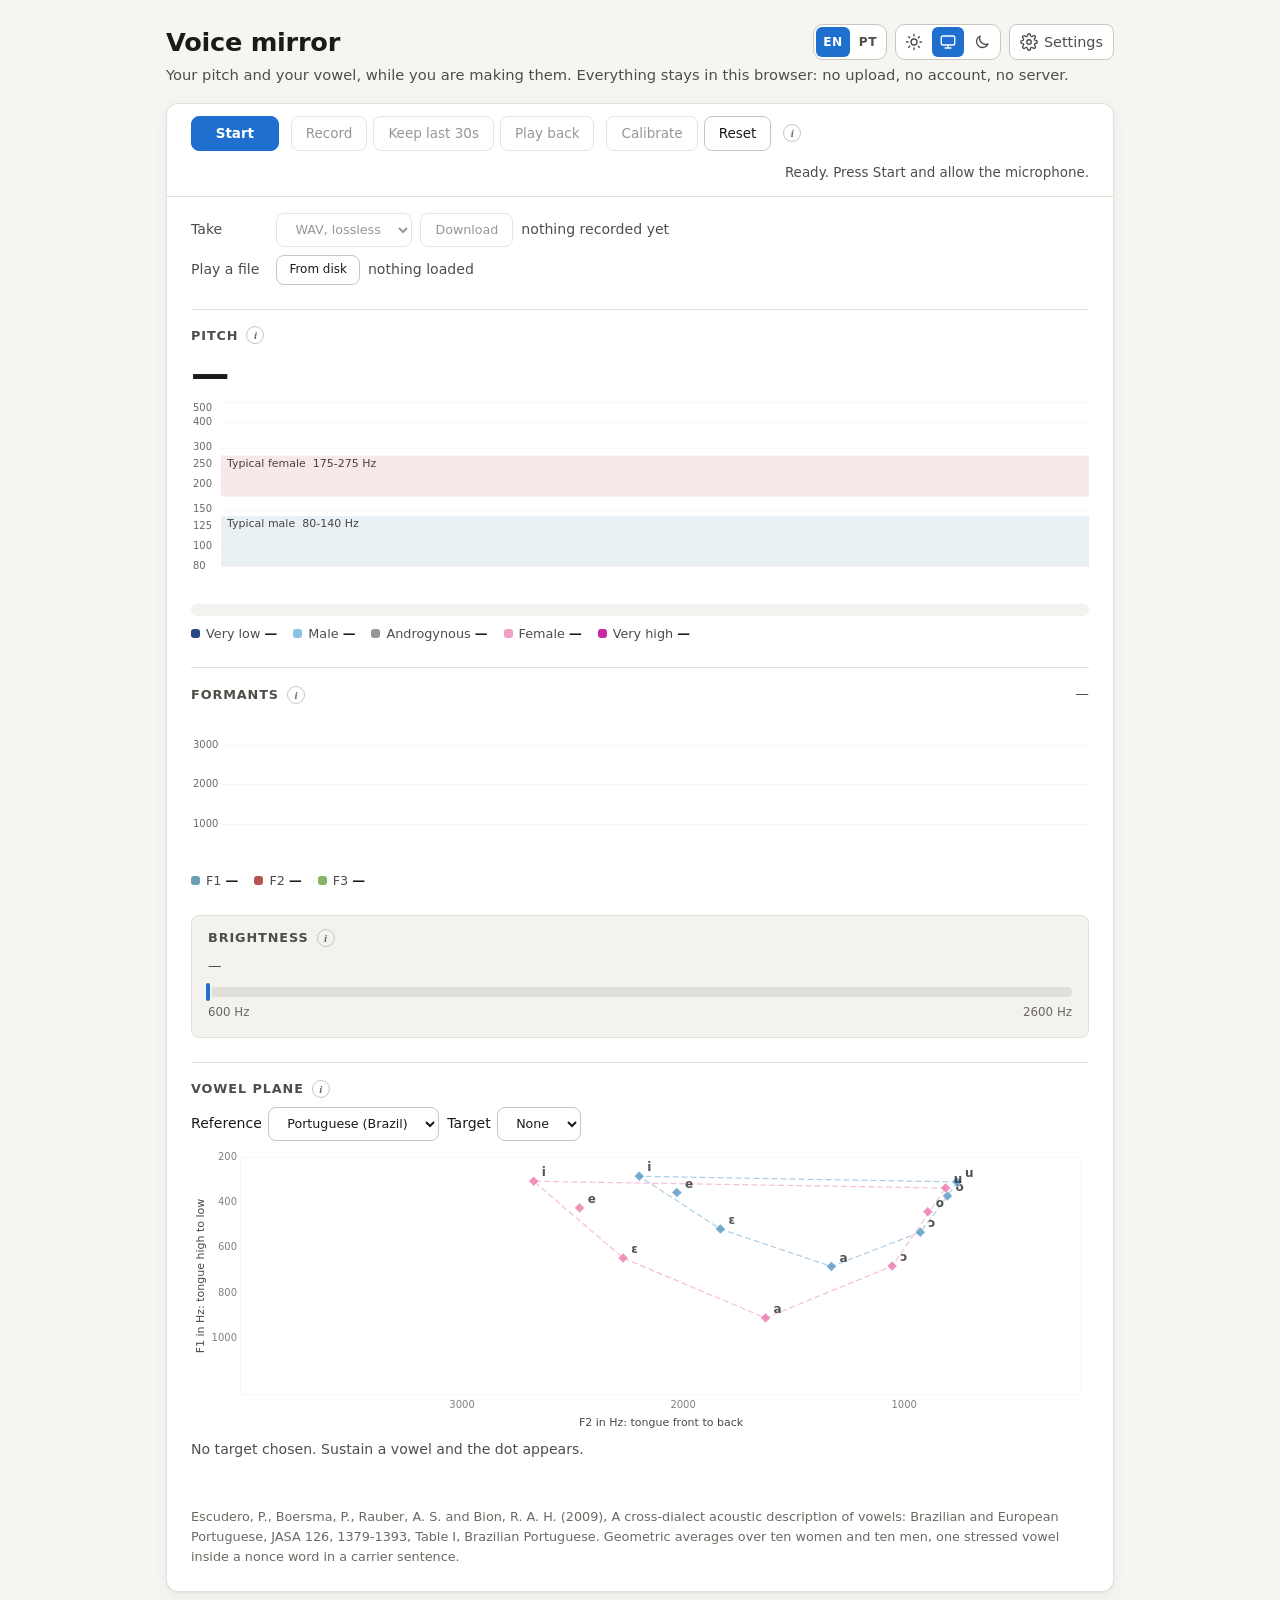
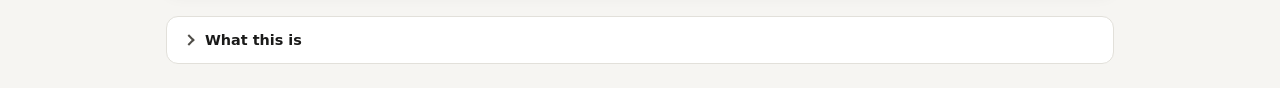
==== index.html @ 7980a2c8 "Add an English/Portuguese language switch An EN/PT switch in the header of both pages redoes every w" ====
<!DOCTYPE html>
<html lang="en">
<head>
<meta charset="utf-8">
<meta name="viewport" content="width=device-width, initial-scale=1">
<title data-i18n="h.title">Voice mirror</title>
<meta name="description" data-i18n-attr="content:h.description" content="A browser mirror for your voice: pitch, brightness and vowel, live, with nothing leaving the machine.">
<link rel="icon" href="data:image/svg+xml,<svg xmlns='http://www.w3.org/2000/svg' viewBox='0 0 16 16'><text y='13' font-size='13'>🎙</text></svg>">
<link rel="stylesheet" href="app.css">
</head>
<body>

<!--
  The English on this page is the English: js/i18n.js reads it back out of
  the markup for any element marked data-i18n, and js/lang/pt.js holds the
  Portuguese for the same keys.
-->

<header class="head">
  <h1 data-i18n="h.title">Voice mirror</h1>
  <div class="head-tools">
    <div id="lang" class="theme-switch lang-switch" role="radiogroup" aria-label="Language"
         data-i18n-attr="aria-label:h.language">
      <label class="seg" title="English">
        <input type="radio" name="lang" value="en" aria-label="English"><span lang="en">EN</span>
      </label>
      <label class="seg" title="Português">
        <input type="radio" name="lang" value="pt" aria-label="Português"><span lang="pt-BR">PT</span>
      </label>
    </div>

    <!-- System is the default and sits in the middle: light and dark are the
         two overrides either side of it. -->
    <div id="theme" class="theme-switch" role="radiogroup" aria-label="Theme"
         data-i18n-attr="aria-label:h.theme">
      <label class="seg" title="Light" data-i18n-attr="title:h.light">
        <input type="radio" name="theme" value="light" aria-label="Light theme"
               data-i18n-attr="aria-label:h.lightTheme">
        <svg viewBox="0 0 24 24" aria-hidden="true"><circle cx="12" cy="12" r="4"/><path d="M12 2v2M12 20v2M4.9 4.9l1.4 1.4M17.7 17.7l1.4 1.4M2 12h2M20 12h2M4.9 19.1l1.4-1.4M17.7 6.3l1.4-1.4"/></svg>
      </label>
      <label class="seg" title="Follow the system" data-i18n-attr="title:h.system">
        <input type="radio" name="theme" value="system" aria-label="Follow the system theme" checked
               data-i18n-attr="aria-label:h.systemTheme">
        <svg viewBox="0 0 24 24" aria-hidden="true"><rect x="3" y="4" width="18" height="12" rx="2"/><path d="M8 20h8M12 16v4"/></svg>
      </label>
      <label class="seg" title="Dark" data-i18n-attr="title:h.dark">
        <input type="radio" name="theme" value="dark" aria-label="Dark theme"
               data-i18n-attr="aria-label:h.darkTheme">
        <svg viewBox="0 0 24 24" aria-hidden="true"><path d="M20 14.5A8 8 0 0 1 9.5 4a8 8 0 1 0 10.5 10.5z"/></svg>
      </label>
    </div>

    <details id="settings" class="settings">
      <summary class="tool" aria-label="Settings" title="Settings"
               data-i18n-attr="aria-label:h.settings,title:h.settings">
        <svg viewBox="0 0 24 24" aria-hidden="true"><circle cx="12" cy="12" r="3"/><path d="M19.4 15a1.7 1.7 0 0 0 .3 1.8l.1.1a2 2 0 1 1-2.8 2.8l-.1-.1a1.7 1.7 0 0 0-1.8-.3 1.7 1.7 0 0 0-1 1.5V21a2 2 0 1 1-4 0v-.1a1.7 1.7 0 0 0-1.1-1.5 1.7 1.7 0 0 0-1.8.3l-.1.1a2 2 0 1 1-2.8-2.8l.1-.1a1.7 1.7 0 0 0 .3-1.8 1.7 1.7 0 0 0-1.5-1H3a2 2 0 1 1 0-4h.1a1.7 1.7 0 0 0 1.5-1.1 1.7 1.7 0 0 0-.3-1.8l-.1-.1a2 2 0 1 1 2.8-2.8l.1.1a1.7 1.7 0 0 0 1.8.3H9a1.7 1.7 0 0 0 1-1.5V3a2 2 0 1 1 4 0v.1a1.7 1.7 0 0 0 1 1.5 1.7 1.7 0 0 0 1.8-.3l.1-.1a2 2 0 1 1 2.8 2.8l-.1.1a1.7 1.7 0 0 0-.3 1.8V9a1.7 1.7 0 0 0 1.5 1H21a2 2 0 1 1 0 4h-.1a1.7 1.7 0 0 0-1.5 1z"/></svg>
        <span class="tool-label" data-i18n="h.settings">Settings</span>
      </summary>
      <div class="settings-panel">
        <div class="settings-top">
          <h2 data-i18n="h.settings">Settings</h2>
          <button type="button" id="setClose" class="ghost" data-i18n="h.done">Done</button>
        </div>

        <section>
          <h3 data-i18n="h.show">Show</h3>
          <div id="panels" class="panel-bar"></div>
        </section>

        <section>
          <div class="sec-head">
            <h3 data-i18n="h.bands">Pitch bands</h3>
            <button type="button" class="info" aria-expanded="false" aria-controls="info-bands"
                    aria-label="About pitch bands" data-i18n-attr="aria-label:h.bandsAbout">i</button>
          </div>
          <div id="info-bands" class="info-text" hidden data-i18n="h.bandsInfo">
            <p>The shaded ranges on the pitch trace, and the five zones the share bar counts: below the
              lower band, the lower band, the gap between, the upper band, and above the upper.</p>
            <p>They are a reference, not a target. Use your clinician's if they differ. Changes apply as
              you type, and the whole session is recounted against the new bands.</p>
          </div>
          <div id="bands" class="bands"></div>
          <div class="bar">
            <button id="bandAdd" class="ghost" data-i18n="h.bandAdd">Add a band</button>
            <button id="bandReset" class="ghost" data-i18n="h.bandReset">Back to the shipped bands</button>
          </div>
        </section>

        <section>
          <div class="sec-head">
            <h3 data-i18n="h.ref">Reference vowels</h3>
            <button type="button" class="info" aria-expanded="false" aria-controls="info-ref"
                    aria-label="About reference vowels" data-i18n-attr="aria-label:h.refAbout">i</button>
          </div>
          <div id="info-ref" class="info-text" hidden data-i18n="h.refInfo">
            <p>The diamonds on the vowel plane and the entries in Target. Load a JSON file to use your
              own: your clinician's values, another language, or your own practice sentences.</p>
            <p>It is read here and saved in this browser, never uploaded. The format is on
              <a href="reference.html">the reference page</a>, beside the two shipped sets to read or
              download as a starting point. You can also drop the file anywhere on this page.</p>
          </div>
          <div class="bar">
            <input type="file" id="pickRef" accept="application/json,.json" hidden>
            <button id="pickRefBtn" class="ghost" data-i18n="h.refLoad">Load reference</button>
            <button id="refReset" class="ghost" disabled data-i18n="h.refReset">Back to the shipped reference</button>
            <a class="ghost-link" href="reference.html" data-i18n="h.refView">View the shipped references</a>
            <span id="refName" class="dim"></span>
          </div>
        </section>

        <section>
          <div class="sec-head">
            <h3 data-i18n="h.these">These settings</h3>
            <button type="button" class="info" aria-expanded="false" aria-controls="info-settings"
                    aria-label="Where settings are kept" data-i18n-attr="aria-label:h.theseAbout">i</button>
          </div>
          <div id="info-settings" class="info-text" hidden data-i18n="h.theseInfo">
            <p>Everything above lives in this browser and nowhere else. It does not follow you to another
              machine, and clearing site data clears it. Export is how you move it, and how you keep a
              copy. Nothing about your voice is ever in it.</p>
          </div>
          <div class="bar">
            <button id="setExport" class="ghost" data-i18n="h.export">Export settings</button>
            <input type="file" id="setImportFile" accept="application/json,.json" hidden>
            <button id="setImport" class="ghost" data-i18n="h.import">Import settings</button>
            <button id="setReset" class="ghost" data-i18n="h.resetAll">Reset everything</button>
          </div>
        </section>
      </div>
    </details>
  </div>
  <p class="sub" data-i18n="h.sub">Your pitch and your vowel, while you are making them. Everything stays in this
    browser: no upload, no account, no server.</p>
</header>

<noscript><p class="warn">This page is all JavaScript. With it off there is nothing here.</p></noscript>
<p id="insecure" class="warn" hidden data-i18n="h.insecure">This page is not on a secure origin, so the browser will not
  give it a microphone. Open it over https, or from localhost.</p>

<!--
  Every explanation on the page sits behind a small (i) button rather than in a
  hover tooltip: a tooltip does not exist on a touch screen, and a paragraph
  under every panel is more than anyone reads while speaking. ui.js wires any
  .info button to the element its aria-controls names.
-->

<main class="card">
  <div class="bar controls">
    <button id="start" class="primary">Start</button>
    <div class="group" role="group" aria-label="Takes" data-i18n-attr="aria-label:h.takes">
      <button id="rec" disabled>Record</button>
      <button id="keep" disabled data-i18n="h.keep">Keep last 30s</button>
      <button id="play" disabled>Play back</button>
    </div>
    <div class="group" role="group" aria-label="Session" data-i18n-attr="aria-label:h.session">
      <button id="cal" disabled data-i18n="h.cal">Calibrate</button>
      <button id="reset" data-i18n="h.reset">Reset</button>
    </div>
    <button type="button" class="info" aria-expanded="false" aria-controls="info-controls"
            aria-label="What these buttons do" data-i18n-attr="aria-label:h.controlsAbout">i</button>
    <span id="status" class="status" role="status" aria-live="polite"></span>
  </div>
  <div id="info-controls" class="info-text" hidden data-i18n="h.controlsInfo">
    <p><b>Start</b> opens the microphone and begins showing your voice. <b>Stop</b> closes it again.</p>
    <p><b>Record</b> captures a take you can download, as lossless WAV or as a smaller compressed file.</p>
    <p><b>Keep last 30s</b> turns the last thirty seconds the microphone heard into a take, even if
      Record was off. It still works after you press Stop, so a phrase you only realise was good
      afterwards is not lost. It is WAV only.</p>
    <p><b>Play back</b> runs the loaded take or file through the same analysis, so everything moves
      as it did live, without the room adding to it.</p>
    <p><b>Calibrate</b> listens to your room for a few seconds, staying quiet, and sets how loud a
      sound has to be before it counts as voice. Use it if the trace picks up background noise, or
      misses a quiet voice.</p>
    <p><b>Reset</b> clears every figure on screen. Recordings and loaded files are kept.</p>
  </div>

  <div class="io">
    <div class="bar sub-bar">
      <span class="label" data-i18n="h.take">Take</span>
      <select id="format" disabled aria-label="Download format" data-i18n-attr="aria-label:h.format">
        <option value="wav" data-i18n="h.wav">WAV, lossless</option>
        <option value="webm" data-i18n="h.webm">Compressed</option>
      </select>
      <button id="download" disabled data-i18n="h.download">Download</button>
      <span id="take" class="dim">nothing recorded yet</span>
    </div>

    <div class="bar sub-bar">
      <span class="label" data-i18n="h.playFile">Play a file</span>
      <input type="file" id="pick" accept="audio/*,video/*" hidden>
      <button id="pickBtn" class="ghost" data-i18n="h.fromDisk">From disk</button>
      <span id="clip" class="dim">nothing loaded</span>
    </div>
  </div>

  <section class="panel" data-panel="pitch" aria-labelledby="h-pitch">
    <div class="panel-head">
      <h2 id="h-pitch" data-i18n="h.pitch">Pitch</h2>
      <button type="button" class="info" aria-expanded="false" aria-controls="info-pitch"
              aria-label="About the pitch panel" data-i18n-attr="aria-label:h.pitchAbout">i</button>
    </div>
    <div id="info-pitch" class="info-text" hidden data-i18n="h.pitchInfo">
      <p>The line is your pitch over the last ten seconds, on a scale that gives each octave the
        same height. Gaps are silence, or a consonant with no voice in it: the page draws a gap
        rather than guessing.</p>
      <p>The shaded areas are the reference bands you can change in Settings. The bar underneath
        shows how your voiced time this session splits across five zones: below the lower band,
        inside it, between the two, inside the upper band, and above it.</p>
    </div>
    <div class="readout">
      <span id="now" class="big">—</span>
      <span id="median" class="dim"></span>
    </div>
    <canvas id="trace" height="190" role="img" data-i18n-attr="aria-label:h.traceLabel"
            aria-label="Your pitch over the last ten seconds, against the reference bands. The current value and median are shown in text above."></canvas>
    <div id="share" class="share" aria-hidden="true"></div>
    <div id="legend" class="legend"></div>
  </section>

  <section class="panel" data-panel="formants" aria-labelledby="h-formants">
    <div class="panel-head">
      <h2 id="h-formants" data-i18n="h.formants">Formants</h2>
      <button type="button" class="info" aria-expanded="false" aria-controls="info-formants"
              aria-label="About the formants panel" data-i18n-attr="aria-label:h.formantsAbout">i</button>
      <span id="formantNow" class="meta">—</span>
    </div>
    <div id="info-formants" class="info-text" hidden data-i18n="h.formantsInfo">
      <p>The first three resonances of your vocal tract, over the same ten seconds as the pitch.
        F1 moves mostly with how open your jaw is, F2 with how far forward your tongue sits, and F3
        with the rest of the tract.</p>
      <p>These are raw frame-by-frame estimates, so they show the movement between vowels that the
        vowel plane below deliberately ignores. Gaps are unvoiced.</p>
    </div>
    <canvas id="formants" height="150" role="img" data-i18n-attr="aria-label:h.formantsLabel"
            aria-label="F1, F2 and F3 over the last ten seconds. The latest values and session medians are shown in text."></canvas>
    <div id="formantKey" class="legend"></div>
  </section>

  <div class="stat-grid">
    <section class="panel" data-panel="bright" aria-labelledby="h-bright">
      <div class="panel-head">
        <h2 id="h-bright" data-i18n="h.bright">Brightness</h2>
        <button type="button" class="info" aria-expanded="false" aria-controls="info-bright"
                aria-label="About brightness" data-i18n-attr="aria-label:h.brightAbout">i</button>
        <span id="brightNum" class="meta">—</span>
      </div>
      <div id="info-bright" class="info-text" hidden data-i18n="h.brightInfo">
        <p>The spectral centroid: the balance point of your voice's energy, in Hz. A brighter, more
          forward sound moves it right; a darker one moves it left. It is what resonance exercises
          change, and a pitch trace says nothing about it.</p>
        <p>There is no target band here, because none is published. Watch which way it moves.</p>
      </div>
      <div id="brightBar" class="track"><div id="brightPin" class="pin"></div></div>
      <div class="scale"><span id="brightLo"></span><span id="brightMed"></span><span id="brightHi"></span></div>
    </section>

    <section class="panel" data-panel="intone" aria-labelledby="h-intone">
      <div class="panel-head">
        <h2 id="h-intone" data-i18n="h.intone">Intonation variability</h2>
        <button type="button" class="info" aria-expanded="false" aria-controls="info-intone"
                aria-label="About intonation variability" data-i18n-attr="aria-label:h.intoneAbout">i</button>
        <span id="intoneSess" class="meta">—</span>
      </div>
      <div id="info-intone" class="info-text" hidden data-i18n="h.intoneInfo">
        <p>How far your pitch moves, in semitones, over the last ten seconds. The session figure sits
          beside it. A flat delivery reads as masculine whatever its height.</p>
      </div>
      <div class="stat-row"><span id="intoneBig" class="mid">—</span><span class="dim" data-i18n="h.semitones">semitones</span></div>
    </section>

    <section class="panel" data-panel="vtl" aria-labelledby="h-vtl">
      <div class="panel-head">
        <h2 id="h-vtl" data-i18n="h.vtl">Vocal tract length</h2>
        <button type="button" class="info" aria-expanded="false" aria-controls="info-vtl"
                aria-label="About vocal tract length" data-i18n-attr="aria-label:h.vtlAbout">i</button>
        <span id="vtlSess" class="meta">—</span>
      </div>
      <div id="info-vtl" class="info-text" hidden data-i18n="h.vtlInfo">
        <p>Estimated from the spacing between F1 and F3, on held vowels only. It shortens when the
          larynx rises. It is an index for watching change, not an anatomy measurement.</p>
      </div>
      <div class="stat-row"><span id="vtlBig" class="mid">—</span><span class="dim">cm</span></div>
    </section>
  </div>

  <section class="panel" data-panel="plane" aria-labelledby="h-plane">
    <div class="panel-head">
      <h2 id="h-plane" data-i18n="h.plane">Vowel plane</h2>
      <button type="button" class="info" aria-expanded="false" aria-controls="info-plane"
              aria-label="How to read the vowel plane" data-i18n-attr="aria-label:h.planeAbout">i</button>
    </div>
    <div id="info-plane" class="info-text" hidden data-i18n="h.planeInfo">
      <p>Read it as a mouth facing left: up is a higher tongue, left is a fronter one. The green
        dot is the last vowel you held. It turns solid once the vowel holds still, and stays faint on
        consonants and transitions.</p>
      <p>The diamonds are published averages for women (pink) and men (blue) saying single words.
        Running speech sits inside them even when nothing about a voice differs, so read position
        and spread, not distance to a diamond.</p>
      <p>Pick a Target to see how far you are from both reference points for that vowel, and which
        way to move. Neither point is a goal the page chooses for you.</p>
    </div>
    <div class="bar sub-bar">
      <label><span data-i18n="h.reference">Reference</span> <select id="refLang"></select></label>
      <label><span data-i18n="h.target">Target</span> <select id="target"><option value="">None</option></select></label>
    </div>
    <canvas id="plane" height="260" role="img" data-i18n-attr="aria-label:h.planeLabel"
            aria-label="Vowel plane: your last held vowel against the reference vowels. Distances to a chosen target are given in text below."></canvas>
    <div id="hint" class="hint"></div>
    <p id="cite" class="faint"></p>
  </section>

  <section class="panel" data-panel="say" aria-labelledby="h-say" hidden>
    <div class="panel-head">
      <h2 id="h-say" data-i18n="h.say">Say</h2>
      <span class="meta"><button id="sayNext" class="ghost tiny" data-i18n="h.next">Next</button></span>
    </div>
    <p id="sayLine" class="say"></p>
  </section>
</main>

<footer class="foot">
  <details class="fold">
    <summary data-i18n="h.about">What this is</summary>
    <div class="fold-body">
      <div data-i18n="h.aboutText">
        <p><strong>A mirror, not a measurement.</strong> Press Start and it shows you your pitch and your
          vowel as you make them. Each panel's <span class="i-inline">i</span> explains how to read it.</p>
        <p><strong>Its numbers are not a measurement of you.</strong> The analysis runs on 85 milliseconds
          of sound at a time, in a browser, through different algorithms from the ones a clinic uses.
          Read it as a direction, never as a value, and never against a threshold.</p>
        <p><strong>Nothing leaves this browser.</strong> No upload, no analytics, no account, no server.
          The microphone is released when you press Stop or close the tab, and every figure on screen
          dies with it. A take exists only until you download it or leave.</p>
      </div>
      <p id="sources" class="faint"></p>
      <p class="faint" data-i18n="h.licence">Free software under the <a href="LICENSE">GNU AGPL v3 or later</a>. The whole page is the
        source: nothing runs anywhere but here.</p>
    </div>
  </details>
</footer>

<script type="module" src="js/main.js"></script>
</body>
</html>
---- app.css ----
/* Tokens first, everything else against them. Dark follows the system and the
   toggle overrides it, which is why the dark values are declared twice: the
   media query for the system setting, the attribute for the toggle. */
:root {
  --bg: #f6f5f2;
  --surface: #ffffff;
  --surface-2: #f3f2ee;
  --border: #e2e0da;
  --border-strong: #c9c6be;
  --ink: #1a1a19;
  --ink-dim: #4f4d48;
  --ink-faint: #6b6962;
  --accent: #1f6fcf;
  --accent-ink: #ffffff;
  --accent-soft: rgba(31, 111, 207, .10);
  --live: #c2362d;
  --warn: #b3261e;
  --radius: 12px;
  --radius-sm: 8px;
  --shadow: 0 1px 2px rgba(20, 20, 18, .04), 0 4px 16px rgba(20, 20, 18, .05);
  --space-1: 4px;
  --space-2: 8px;
  --space-3: 12px;
  --space-4: 16px;
  --space-5: 24px;
  color-scheme: light;
}
@media (prefers-color-scheme: dark) {
  :root:not([data-theme="light"]) {
    --bg: #111110;
    --surface: #1a1a18;
    --surface-2: #222220;
    --border: #2f2e2a;
    --border-strong: #46453f;
    --ink: #f2f1ec;
    --ink-dim: #b9b7ad;
    --ink-faint: #97958c;
    --accent: #6ba6f0;
    --accent-ink: #0d1a2b;
    --accent-soft: rgba(107, 166, 240, .14);
    --live: #f07a70;
    --warn: #f28c85;
    --shadow: 0 1px 2px rgba(0, 0, 0, .3);
    color-scheme: dark;
  }
}
:root[data-theme="dark"] {
  --bg: #111110;
  --surface: #1a1a18;
  --surface-2: #222220;
  --border: #2f2e2a;
  --border-strong: #46453f;
  --ink: #f2f1ec;
  --ink-dim: #b9b7ad;
  --ink-faint: #97958c;
  --accent: #6ba6f0;
  --accent-ink: #0d1a2b;
  --accent-soft: rgba(107, 166, 240, .14);
  --live: #f07a70;
  --warn: #f28c85;
  --shadow: 0 1px 2px rgba(0, 0, 0, .3);
  color-scheme: dark;
}

* { box-sizing: border-box; }

body {
  margin: 0;
  padding: var(--space-5) var(--space-4);
  background: var(--bg);
  color: var(--ink);
  font: 15px/1.55 system-ui, -apple-system, "Segoe UI", Roboto, sans-serif;
  max-width: 980px;
  margin-inline: auto;
}

h1 { font-size: 1.6rem; line-height: 1.2; letter-spacing: -.01em; margin: 0; }
h2 { font-size: 1rem; margin: 0 0 .4em 0; }

/* Title left, tools right, the one-line description under both at full
   width, so it wraps with the window rather than at a fixed measure. */
.head {
  position: relative;
  display: grid; grid-template-columns: 1fr auto;
  align-items: center; gap: var(--space-1) var(--space-3);
}
.head .sub { grid-column: 1 / -1; }
.sub { margin: 0; color: var(--ink-dim); font-size: .92rem; }
.head-tools { display: flex; align-items: center; gap: var(--space-2); }

/* Icon controls in the header. */
.tool, .seg {
  display: inline-flex; align-items: center; justify-content: center; gap: 6px;
  height: 36px; min-width: 36px; padding: 0 10px;
  color: var(--ink-dim); cursor: pointer;
  border-radius: var(--radius-sm);
  transition: color .12s, background-color .12s, border-color .12s;
}
.tool svg, .seg svg {
  width: 18px; height: 18px; flex: 0 0 auto;
  fill: none; stroke: currentColor; stroke-width: 1.8; stroke-linecap: round; stroke-linejoin: round;
}
.tool {
  border: 1px solid var(--border-strong); background: var(--surface);
  font-size: .9rem; list-style: none;
}
.tool::-webkit-details-marker { display: none; }
.tool:hover, .settings[open] > .tool { color: var(--ink); border-color: var(--accent); background: var(--accent-soft); }

.theme-switch {
  display: inline-flex; padding: 2px; gap: 2px;
  border: 1px solid var(--border-strong); border-radius: calc(var(--radius-sm) + 2px);
  background: var(--surface);
}
.seg { position: relative; height: 30px; min-width: 32px; padding: 0 7px; border-radius: 6px; }
.lang-switch .seg { font-size: .76rem; font-weight: 650; letter-spacing: .04em; }
.seg input { position: absolute; opacity: 0; width: 1px; height: 1px; margin: 0; pointer-events: none; }
.seg:hover { color: var(--ink); }
.seg:has(input:checked) { color: var(--accent-ink); background: var(--accent); }
.seg:has(input:focus-visible) { outline: 2px solid var(--accent); outline-offset: 1px; }

.card {
  border: 1px solid var(--border);
  border-radius: var(--radius);
  background: var(--surface);
  box-shadow: var(--shadow);
  padding: var(--space-4) var(--space-5) var(--space-5);
  margin: var(--space-4) 0 var(--space-5);
}

.bar { display: flex; gap: var(--space-2); align-items: center; flex-wrap: wrap; margin-bottom: 10px; }
.sub-bar { font-size: .88rem; }
.panel-bar { display: flex; flex-wrap: wrap; font-size: .88rem; color: var(--ink-dim); gap: 6px 16px; }
.panel-bar label { display: flex; gap: .4em; align-items: center; cursor: pointer; min-height: 28px; }
.panel-bar input { accent-color: var(--accent); }
.spacer { margin-left: auto; }
.label { color: var(--ink-dim); }

/* The transport row stays in reach while you scroll down to the plane: the
   Stop button should never be a scroll away while you are speaking. */
.controls {
  position: sticky; top: 0; z-index: 5;
  margin: calc(-1 * var(--space-4)) calc(-1 * var(--space-5)) 0;
  padding: var(--space-3) var(--space-5);
  background: var(--surface);
  border-bottom: 1px solid var(--border);
  border-radius: var(--radius) var(--radius) 0 0;
  gap: var(--space-3);
}
.group { display: inline-flex; gap: 6px; flex-wrap: wrap; }

/* Take and file sit as one quiet block under the transport, their labels in a
   column so the two rows line up. */
.io { margin: var(--space-4) 0 var(--space-3); }
.io > .bar { margin-bottom: var(--space-2); }
.io .label { min-width: 5.5em; font-weight: 500; }

button, select {
  font: inherit;
  font-size: .9em;
  color: var(--ink);
  background: var(--surface);
  border: 1px solid var(--border-strong);
  border-radius: var(--radius-sm);
  padding: 6px 14px;
  min-height: 34px;
  cursor: pointer;
  transition: border-color .12s, background-color .12s, color .12s;
}
button:hover:not(:disabled) { border-color: var(--accent); background: var(--accent-soft); }
/* A select keeps a solid background on hover. The open list is painted with
   the select's own colour, and a translucent tint there comes out over white
   in Chrome on Windows, under light text in the dark theme. */
select:hover:not(:disabled) { border-color: var(--accent); }
option { background: var(--surface); color: var(--ink); }
button:disabled, select:disabled { opacity: .45; cursor: default; }
button:focus-visible, select:focus-visible, input:focus-visible, summary:focus-visible, a:focus-visible {
  outline: 2px solid var(--accent); outline-offset: 2px;
}
button.primary {
  background: var(--accent); color: var(--accent-ink); border-color: var(--accent);
  font-weight: 600; min-width: 6.5em;
}
button.primary:hover:not(:disabled) { background: var(--accent); filter: brightness(1.08); }
/* Listening, or recording: the button that stops it says so in colour too. */
button.live, button.primary.live {
  background: var(--live); border-color: var(--live); color: #fff; font-weight: 600;
}
button.live::before {
  content: ""; display: inline-block; width: 8px; height: 8px; margin-right: 7px;
  border-radius: 50%; background: currentColor; vertical-align: 1px;
  animation: pulse 1.4s ease-in-out infinite;
}
button.live:hover:not(:disabled) { background: var(--live); filter: brightness(1.08); }
@keyframes pulse { 50% { opacity: .35; } }
@media (prefers-reduced-motion: reduce) { button.live::before { animation: none; } }

button.ghost { padding: 4px 12px; min-height: 30px; font-size: .85em; }
button.tiny { padding: 2px 10px; min-height: 26px; font-size: .8em; }
label { display: inline-flex; gap: .45em; align-items: center; }
select { max-width: 100%; }
#refLang { max-width: 16em; }

.status { margin-left: auto; text-align: right; font-size: .84rem; color: var(--ink-dim); max-width: 42ch; }
.status.bad { color: var(--warn); }
.warn {
  color: var(--warn); font-size: .9rem; margin: var(--space-3) 0 0;
  border: 1px solid currentColor; border-radius: var(--radius-sm); padding: 8px 12px;
}

.dim { color: var(--ink-dim); font-size: .88rem; }
.faint { color: var(--ink-faint); font-size: .8rem; margin: .3em 0 0 0; }

.readout { display: flex; gap: 20px; align-items: baseline; margin-bottom: 6px; }
.big { font-size: 2.4rem; line-height: 1.1; font-weight: 650; letter-spacing: -.02em; font-variant-numeric: tabular-nums; min-width: 3.4em; }
.mid { font-size: 1.7rem; line-height: 1.15; font-weight: 650; letter-spacing: -.01em; font-variant-numeric: tabular-nums; }

canvas { width: 100%; display: block; }
#trace { height: 190px; }
#plane { height: 280px; }
#formants { height: 150px; margin-top: 4px; }

.share {
  display: flex; height: 12px; margin-top: 12px;
  border-radius: 6px; overflow: hidden; background: var(--surface-2);
}
.share > div { width: 0; transition: width .2s; }
.legend {
  display: flex; gap: 6px 16px; flex-wrap: wrap;
  margin-top: 8px; font-size: .8rem; color: var(--ink-dim);
}
.legend b { color: var(--ink); font-weight: 600; font-variant-numeric: tabular-nums; }
.legend i { display: inline-block; width: 9px; height: 9px; border-radius: 3px; margin-right: 6px; }

/* Panels: each one reads as its own unit, with a heading a step above the
   labels inside it and a rule between it and the one before. */
.panel {
  border-top: 1px solid var(--border);
  margin-top: var(--space-5);
  padding-top: var(--space-4);
}
.panel-head, .sec-head { display: flex; align-items: center; gap: var(--space-2); margin-bottom: var(--space-2); }
.panel-head h2 {
  font-size: .8rem; font-weight: 650; margin: 0; color: var(--ink-dim);
  text-transform: uppercase; letter-spacing: .07em;
}
.sec-head h3 { margin: 0; }
.meta {
  margin-left: auto; font-size: .84rem; color: var(--ink-dim);
  font-variant-numeric: tabular-nums; text-align: right;
}
.stat-row { display: flex; gap: 8px; align-items: baseline; margin-top: 2px; }

/* The three single-figure panels share a row as tiles rather than each taking
   a full-width band for one number. */
.stat-grid {
  display: grid; gap: var(--space-3);
  grid-template-columns: repeat(auto-fit, minmax(min(100%, 220px), 1fr));
  margin-top: var(--space-5);
}
.stat-grid > .panel {
  margin: 0; padding: var(--space-3) var(--space-4) var(--space-4);
  border: 1px solid var(--border); border-radius: var(--radius-sm);
  background: var(--surface-2);
}
.stat-grid .panel-head { flex-wrap: wrap; }
.stat-grid .meta { flex-basis: 100%; margin-left: 0; text-align: left; order: 3; }

/* The (i) button. Small to look at, but its hit area is padded out so it is
   not fiddly to tap. */
button.info {
  position: relative;
  width: 18px; height: 18px; min-height: 0; padding: 0;
  border-radius: 50%;
  font: italic 600 11px/16px Georgia, "Times New Roman", serif;
  color: var(--ink-faint);
  background: transparent;
  border: 1px solid var(--border-strong);
  flex: 0 0 auto;
}
button.info:hover:not(:disabled) { color: var(--accent); background: transparent; }
button.info::after { content: ""; position: absolute; inset: -12px; }
button.info[aria-expanded="true"] { color: var(--accent-ink); background: var(--accent); border-color: var(--accent); }
.info-text {
  font-size: .88rem; color: var(--ink-dim); line-height: 1.55;
  background: var(--accent-soft); border: 0; border-left: 3px solid var(--accent);
  border-radius: 0 var(--radius-sm) var(--radius-sm) 0;
  padding: 8px 14px; margin: 0 0 12px 0;
}
.info-text p, .settings .info-text p { margin: .3em 0; }
.info-text b { color: var(--ink); }
.info-text a { color: var(--accent); }
.i-inline {
  display: inline-block; width: 15px; height: 15px; border-radius: 50%;
  border: 1px solid var(--ink-faint); text-align: center;
  font: italic 600 10px/13px Georgia, serif; vertical-align: 1px;
}

.track { position: relative; height: 10px; margin-top: 10px; border-radius: 5px; background: var(--border); }
.pin {
  position: absolute; top: -4px; width: 4px; height: 18px; margin-left: -2px;
  border-radius: 2px; background: var(--accent); left: 0; transition: left .12s;
  box-shadow: 0 0 0 2px var(--surface-2);
}
/* Past either end of the scale the pin becomes an arrow pointing off it, so a
   reading of 400 Hz on a bar that starts at 600 does not look like 600. */
.pin.off-low, .pin.off-high {
  width: 0; height: 0; top: -1px; margin-left: 0; border-radius: 0; background: transparent; box-shadow: none;
  border-top: 6px solid transparent; border-bottom: 6px solid transparent;
}
.pin.off-low { border-right: 9px solid var(--accent); }
.pin.off-high { border-left: 9px solid var(--accent); margin-left: -9px; }
.scale { display: flex; justify-content: space-between; font-size: .74rem; color: var(--ink-faint); margin-top: 6px; }

.hint {
  font-size: .88rem; color: var(--ink-dim); margin-top: 8px;
  min-height: 4.2em; white-space: pre-line; line-height: 1.55;
  font-variant-numeric: tabular-nums;
}
#cite { margin-top: .7em; }
.say { font-size: 1.25rem; margin: .2em 0 0 0; }

/* The about text and the settings panel share one disclosure look: a quiet
   row with a chevron that turns when it opens. */
.foot { color: var(--ink-dim); font-size: .9rem; }
.foot strong { color: var(--ink); }
.foot a { color: var(--accent); }
.fold {
  border: 1px solid var(--border); border-radius: var(--radius);
  background: var(--surface);
}
.fold > summary {
  cursor: pointer; list-style: none;
  display: flex; align-items: center; gap: 10px;
  padding: 12px var(--space-4);
  color: var(--ink); font-weight: 600;
  border-radius: var(--radius);
}
.fold > summary::-webkit-details-marker { display: none; }
.fold > summary::before {
  content: ""; width: 6px; height: 6px; margin: 0 2px;
  border-right: 2px solid var(--ink-dim); border-bottom: 2px solid var(--ink-dim);
  transform: rotate(-45deg); transition: transform .15s;
}
.fold[open] > summary::before { transform: rotate(45deg); }
.fold > summary:hover { background: var(--accent-soft); }
.fold[open] > summary { border-bottom: 1px solid var(--border); border-radius: var(--radius) var(--radius) 0 0; }
.fold-body { padding: 4px var(--space-4) var(--space-3); }
.fold-body p { margin: .7em 0; }

/* Settings: a popover from the header, shut by default, because none of it is
   needed to start and it should cost the page no height while shut. */
.settings { position: static; }
.settings-panel {
  position: absolute; z-index: 30; right: 0; top: calc(100% + 8px);
  width: min(640px, calc(100vw - 32px));
  max-height: calc(100vh - 120px); overflow: auto; overscroll-behavior: contain;
  background: var(--surface);
  border: 1px solid var(--border-strong); border-radius: var(--radius);
  box-shadow: 0 12px 40px rgba(0, 0, 0, .22);
  font-size: .9rem;
}
.settings-top {
  position: sticky; top: 0; z-index: 1;
  display: flex; align-items: center; justify-content: space-between;
  padding: 10px var(--space-4);
  background: var(--surface); border-bottom: 1px solid var(--border);
}
.settings-top h2 { margin: 0; font-size: 1rem; }
.settings section { padding: 12px var(--space-4); border-top: 1px solid var(--border); }
.settings-top + section { border-top: 0; }
.settings h3 { font-size: .88rem; margin: 0 0 .4em 0; color: var(--ink); }
.settings p { margin: 0 0 .6em 0; }
.settings a { color: var(--accent); }
.ghost-link { font-size: .85rem; padding: 4px 2px; }

.bands { display: flex; flex-direction: column; gap: 6px; margin-bottom: 8px; }
.band { display: flex; gap: 6px; align-items: center; flex-wrap: wrap; }
.band input[type="text"] { flex: 1 1 9em; min-width: 7em; }
.band input[type="number"] { width: 5.5em; }
.band input[type="color"] { width: 2.4em; padding: 2px; height: 2.1em; }
.band input {
  font: inherit; font-size: .9em; color: var(--ink);
  background: var(--surface); border: 1px solid var(--border-strong);
  border-radius: var(--radius-sm); padding: 5px 8px;
}
.band .drop { padding: 3px 9px; }
.band span { color: var(--ink-faint); font-size: .8em; }

/* The reference page. */
.doc main > .card > h2, .prose h2 { font-size: 1.15rem; margin: 0 0 var(--space-3); }
.prose h3 { font-size: 1rem; margin: 1.4em 0 .4em; }
.prose p { margin: .6em 0; }
.prose a, .doc .faint a { color: var(--accent); }
code {
  font: .88em/1.5 ui-monospace, "Cascadia Code", Consolas, monospace;
  background: var(--surface-2); border-radius: 4px; padding: 1px 4px;
}
pre {
  margin: .8em 0; padding: 12px 14px; overflow: auto;
  background: var(--surface-2); border: 1px solid var(--border); border-radius: var(--radius-sm);
}
pre code { background: none; padding: 0; font-size: .82rem; }
.table-wrap { overflow-x: auto; margin: .6em 0; }
table { width: 100%; border-collapse: collapse; font-size: .88rem; }
th, td { text-align: left; padding: 6px 10px; border-bottom: 1px solid var(--border); vertical-align: top; }
th { color: var(--ink-dim); font-weight: 600; font-size: .8rem; }
.num { text-align: right; font-variant-numeric: tabular-nums; white-space: nowrap; }
.ipa { font-size: 1.05rem; }
.swatch { display: inline-block; width: 10px; height: 10px; border-radius: 3px; margin-right: 8px; }
.sets { display: grid; gap: var(--space-4); }
.set {
  border: 1px solid var(--border); border-radius: var(--radius-sm);
  background: var(--surface-2); padding: var(--space-3) var(--space-4);
}
.set-head { display: flex; align-items: baseline; justify-content: space-between; gap: var(--space-3); }
.set-head h3 { margin: 0; font-size: 1rem; }
.set table { background: var(--surface); border-radius: 6px; }
.set .bar { margin: var(--space-3) 0 var(--space-2); }
.json > summary { cursor: pointer; color: var(--accent); font-size: .85rem; padding: 4px 0; }
.json pre { max-height: 360px; }
a.button {
  display: inline-flex; align-items: center; min-height: 34px; padding: 6px 14px;
  font-size: .9em; color: var(--ink); text-decoration: none;
  background: var(--surface); border: 1px solid var(--border-strong); border-radius: var(--radius-sm);
}
a.button:hover { border-color: var(--accent); background: var(--accent-soft); }
a.tool { text-decoration: none; }

[hidden] { display: none !important; }

@media (max-width: 560px) {
  body { padding: var(--space-4) 12px; }
  .tool-label { display: none; }
  .tool { padding: 0; }
  /* On a phone the panel is a sheet over the whole screen rather than a
     dropdown that could run off its edge. */
  .settings-panel {
    position: fixed; inset: 8px; top: 8px; width: auto; max-height: none;
  }
  .card { padding: var(--space-3) var(--space-4) var(--space-4); }
  .controls { margin: calc(-1 * var(--space-3)) calc(-1 * var(--space-4)) 0; padding: 10px var(--space-4); gap: var(--space-2); }
  /* Three wrapped rows of buttons would cover a third of a phone screen. */
  .controls { position: static; }
  .io .label { min-width: 0; }
  #plane { height: 320px; }
  .sub-bar label { width: 100%; }
  #refLang { max-width: none; flex: 1 1 auto; }
  .status { margin-left: 0; text-align: left; width: 100%; }
  .big { font-size: 2rem; }
  h1 { font-size: 1.35rem; }
}
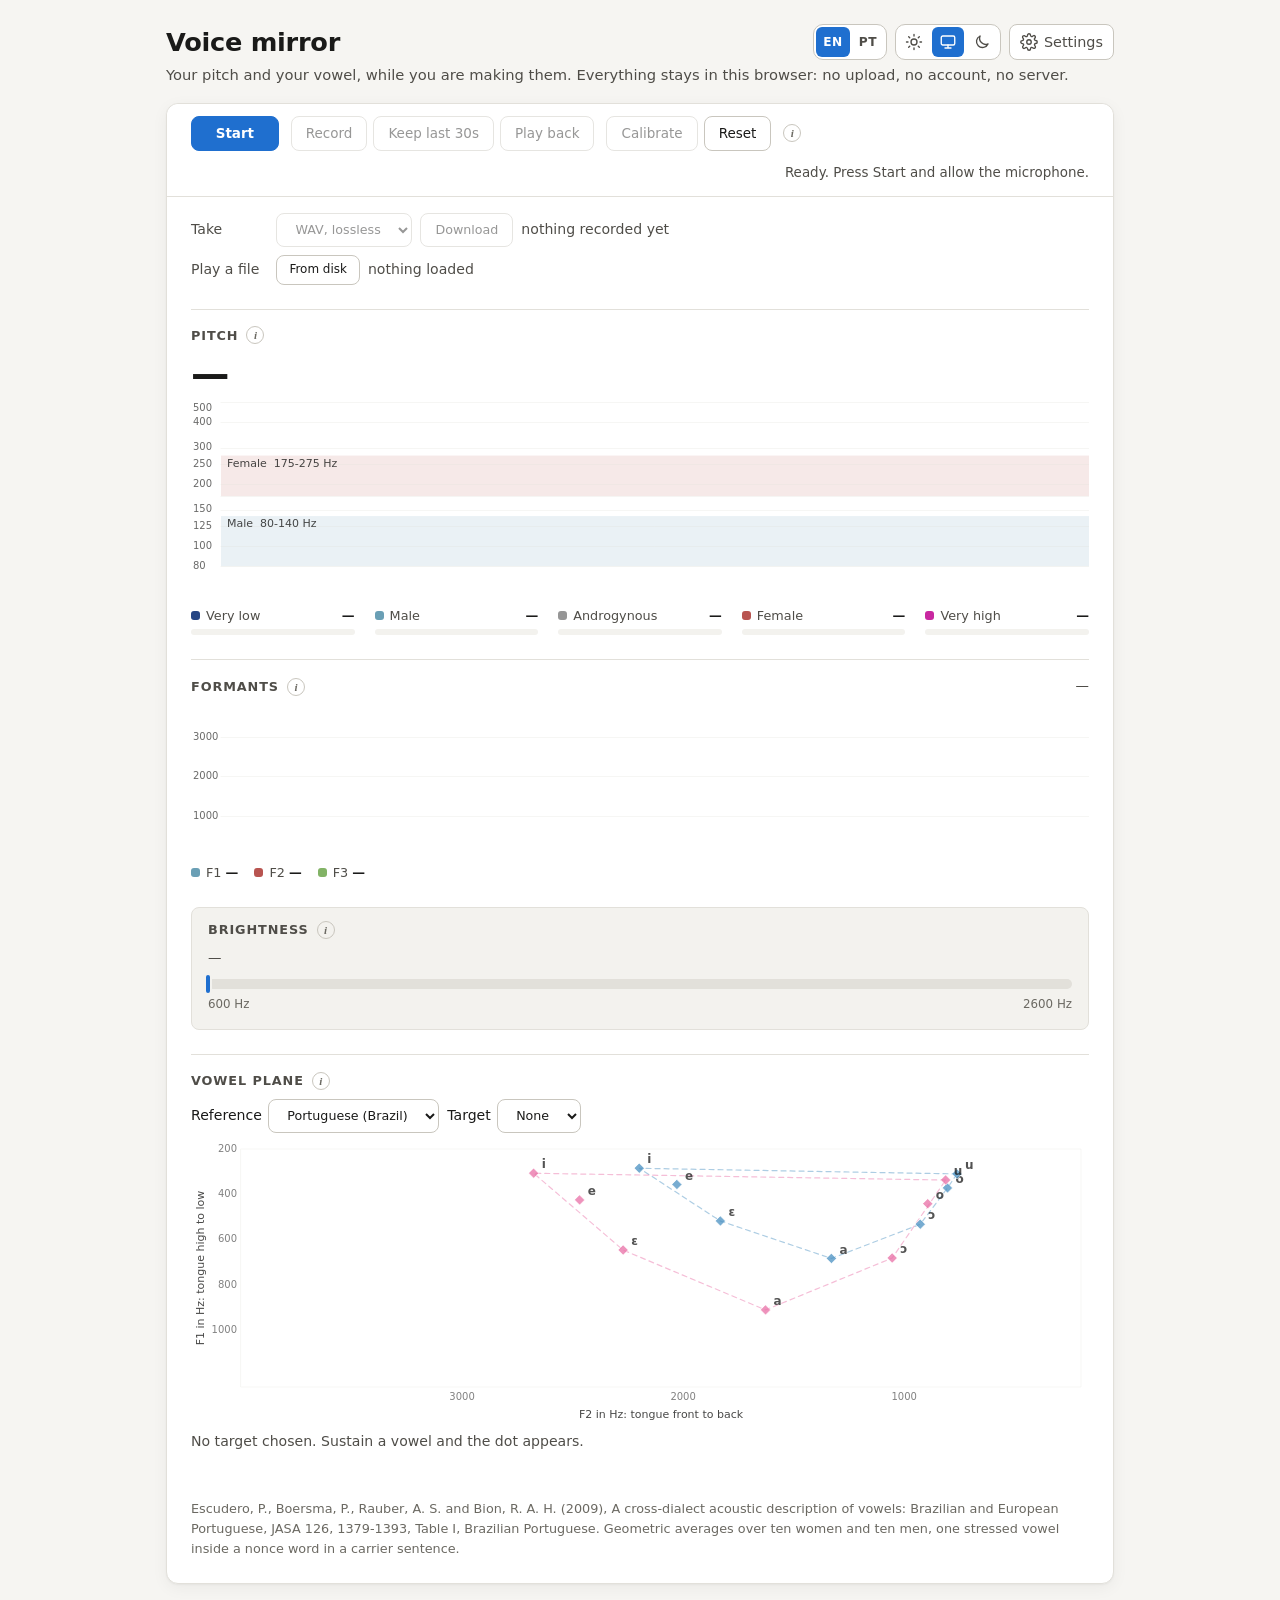
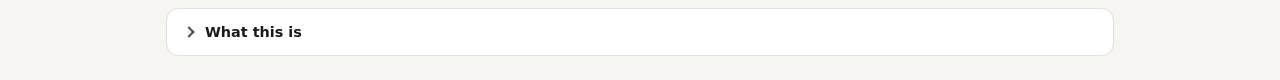
==== commit 99ad6d1e: "Make the pitch zones configurable bands that may overlap The five zones (very low, male, androgynous" ====
--- a/index.html
+++ b/index.html
@@ -74,12 +74,15 @@
                     aria-label="About pitch bands" data-i18n-attr="aria-label:h.bandsAbout">i</button>
           </div>
           <div id="info-bands" class="info-text" hidden data-i18n="h.bandsInfo">
-            <p>The shaded ranges on the pitch trace, and the five zones the share bar counts: below the
-              lower band, the lower band, the gap between, the upper band, and above the upper.</p>
+            <p>The ranges the pitch panel counts your voiced time against, each on its own. Bands may
+              overlap, so their shares can add up to more than 100%. Untick Shade to keep a band off the
+              trace while it still counts, and tick the box below to also see the time inside no band.</p>
             <p>They are a reference, not a target. Use your clinician's if they differ. Changes apply as
               you type, and the whole session is recounted against the new bands.</p>
           </div>
           <div id="bands" class="bands"></div>
+          <label class="check"><input type="checkbox" id="showOutside">
+            <span data-i18n="h.showOutside">Show time outside every band</span></label>
           <div class="bar">
             <button id="bandAdd" class="ghost" data-i18n="h.bandAdd">Add a band</button>
             <button id="bandReset" class="ghost" data-i18n="h.bandReset">Back to the shipped bands</button>
@@ -203,9 +206,10 @@
       <p>The line is your pitch over the last ten seconds, on a scale that gives each octave the
         same height. Gaps are silence, or a consonant with no voice in it: the page draws a gap
         rather than guessing.</p>
-      <p>The shaded areas are the reference bands you can change in Settings. The bar underneath
-        shows how your voiced time this session splits across five zones: below the lower band,
-        inside it, between the two, inside the upper band, and above it.</p>
+      <p>The shaded areas are reference bands, which you can change in Settings. The meters
+        underneath show how much of your voiced time this session fell inside each band. Bands can
+        overlap, so the shares can add up to more than 100%. Settings can add a meter for the time
+        inside none of them.</p>
     </div>
     <div class="readout">
       <span id="now" class="big">—</span>
@@ -213,8 +217,7 @@
     </div>
     <canvas id="trace" height="190" role="img" data-i18n-attr="aria-label:h.traceLabel"
             aria-label="Your pitch over the last ten seconds, against the reference bands. The current value and median are shown in text above."></canvas>
-    <div id="share" class="share" aria-hidden="true"></div>
-    <div id="legend" class="legend"></div>
+    <div id="share" class="share-list"></div>
   </section>
 
   <section class="panel" data-panel="formants" aria-labelledby="h-formants">
--- a/app.css
+++ b/app.css
@@ -220,11 +220,22 @@
 #plane { height: 280px; }
 #formants { height: 150px; margin-top: 4px; }
 
-.share {
-  display: flex; height: 12px; margin-top: 12px;
-  border-radius: 6px; overflow: hidden; background: var(--surface-2);
-}
-.share > div { width: 0; transition: width .2s; }
+/* One meter per band. A grid rather than a stacked bar, because overlapping
+   bands are not parts of one whole. */
+.share-list {
+  display: grid; gap: 10px 20px; margin-top: 14px;
+  grid-template-columns: repeat(auto-fill, minmax(150px, 1fr));
+}
+.share-label {
+  display: flex; align-items: baseline; gap: 6px;
+  font-size: .8rem; color: var(--ink-dim); margin-bottom: 4px;
+}
+.share-label i { flex: 0 0 auto; width: 9px; height: 9px; border-radius: 3px; align-self: center; }
+.share-label span { flex: 1 1 auto; min-width: 0; overflow: hidden; text-overflow: ellipsis; white-space: nowrap; }
+.share-label b { color: var(--ink); font-weight: 600; font-variant-numeric: tabular-nums; }
+.share-track { height: 6px; border-radius: 3px; background: var(--surface-2); overflow: hidden; }
+.share-fill { width: 0; height: 100%; border-radius: 3px; transition: width .2s; }
+.share-item.outside .share-label { font-style: italic; }
 .legend {
   display: flex; gap: 6px 16px; flex-wrap: wrap;
   margin-top: 8px; font-size: .8rem; color: var(--ink-dim);
@@ -386,6 +397,10 @@
 }
 .band .drop { padding: 3px 9px; }
 .band span { color: var(--ink-faint); font-size: .8em; }
+.check { gap: .45em; margin: 2px 0 10px; font-size: .88rem; color: var(--ink-dim); cursor: pointer; }
+.check input { accent-color: var(--accent); }
+.band-shade { gap: .3em; font-size: .82em; color: var(--ink-dim); cursor: pointer; }
+.band-shade input { accent-color: var(--accent); }
 
 /* The reference page. */
 .doc main > .card > h2, .prose h2 { font-size: 1.15rem; margin: 0 0 var(--space-3); }
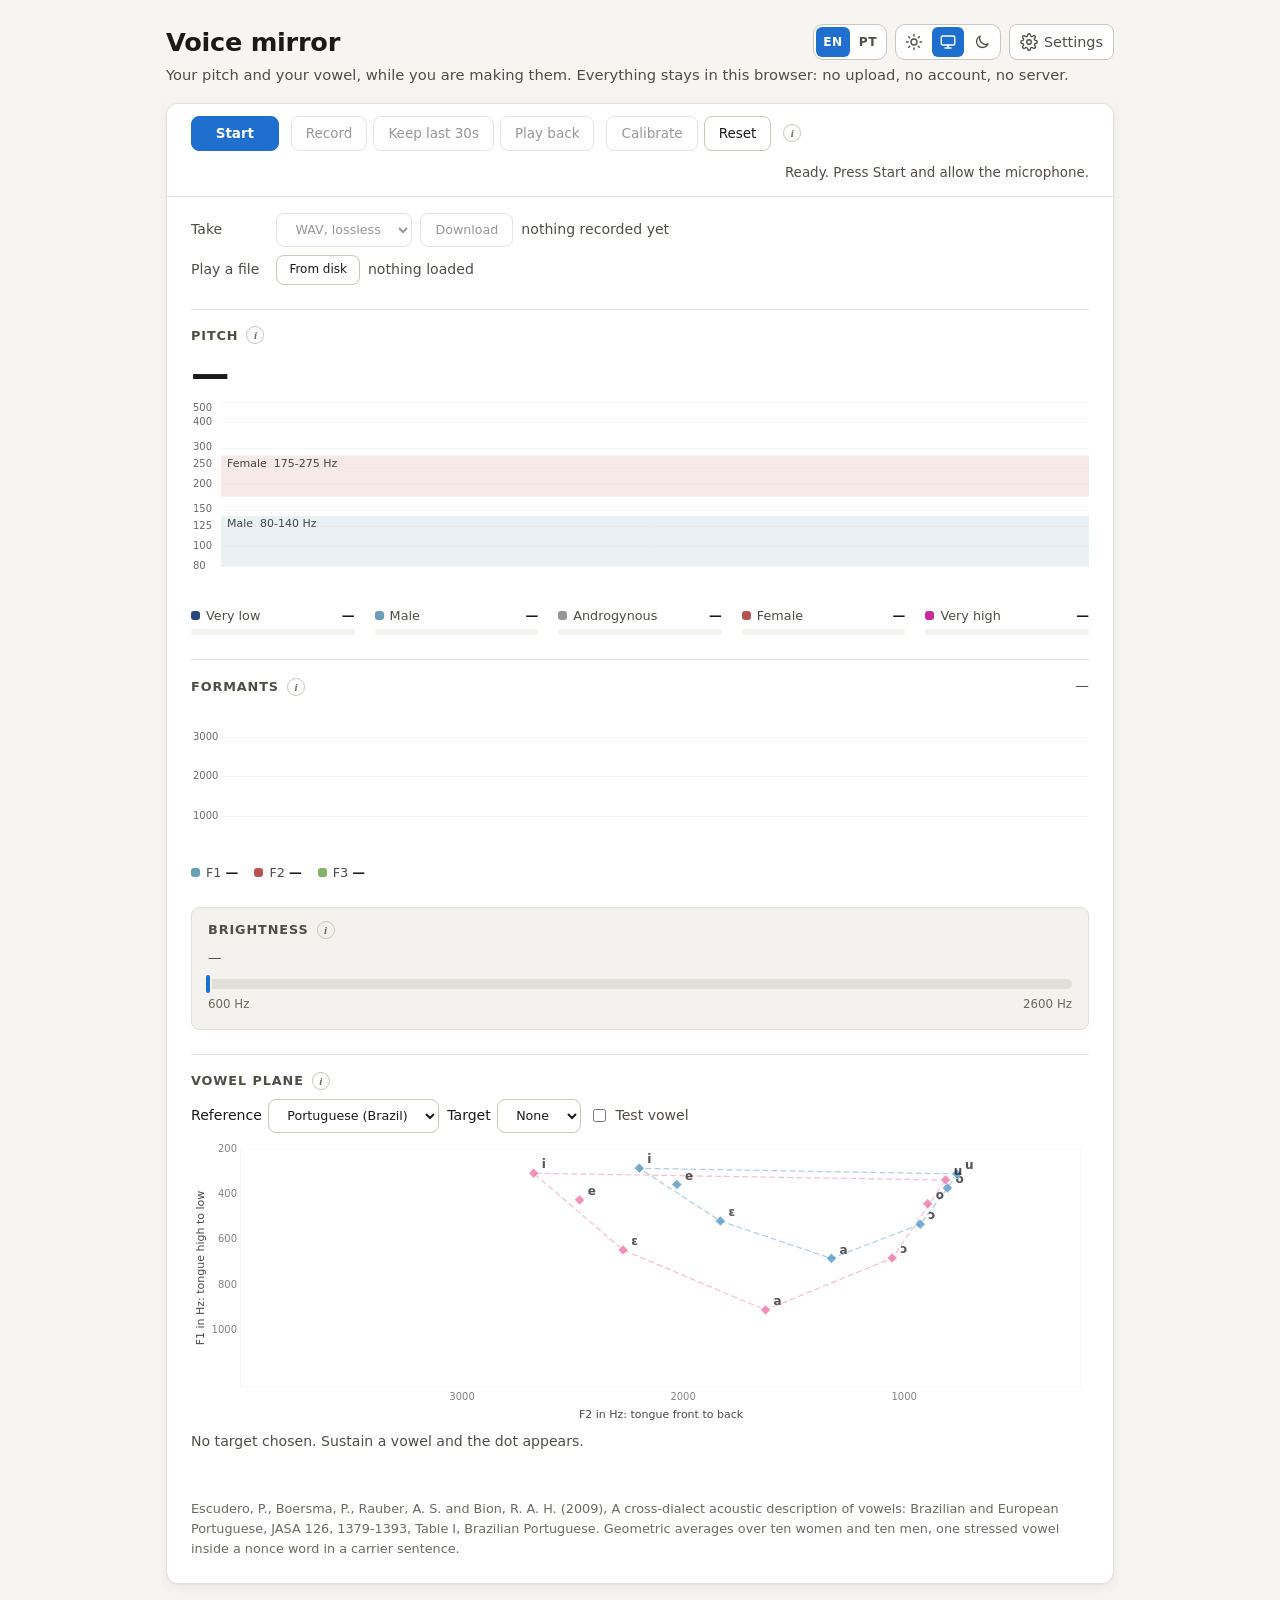
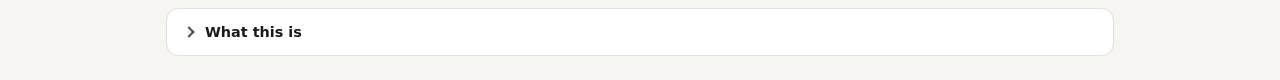
==== commit 9b0c4a7f: "Add a test vowel generator on the vowel plane With Test vowel ticked, a click on the plane synthesis" ====
--- a/index.html
+++ b/index.html
@@ -301,10 +301,23 @@
         and spread, not distance to a diamond.</p>
       <p>Pick a Target to see how far you are from both reference points for that vowel, and which
         way to move. Neither point is a goal the page chooses for you.</p>
+      <p><b>Test vowel</b>: tick it, then click anywhere on the plane to hear a synthetic vowel with
+        its F1 and F2 at that spot, at the pitch beside it. F3 and above are placed for you. It plays
+        through the same analysis as a recording, so the dot should land on the crosshair, which is a
+        way to check the page, and to hear what a position sounds like. Where F2 sits below F1 or
+        very near it, no real vowel lives, and the dot may not follow.</p>
     </div>
     <div class="bar sub-bar">
       <label><span data-i18n="h.reference">Reference</span> <select id="refLang"></select></label>
       <label><span data-i18n="h.target">Target</span> <select id="target"><option value="">None</option></select></label>
+      <label class="check"><input type="checkbox" id="toneOn" aria-controls="toneBar" autocomplete="off">
+        <span data-i18n="h.toneOn">Test vowel</span></label>
+    </div>
+    <div id="toneBar" class="bar sub-bar tone-bar" hidden>
+      <span class="dim" data-i18n="h.toneHint">Click the plane to hear it.</span>
+      <label><span data-i18n="h.tonePitch">Pitch</span>
+        <input type="number" id="tonePitch" min="60" max="500" step="1" value="180"> Hz</label>
+      <button id="toneAgain" class="ghost" disabled data-i18n="h.toneAgain">Play again</button>
     </div>
     <canvas id="plane" height="260" role="img" data-i18n-attr="aria-label:h.planeLabel"
             aria-label="Vowel plane: your last held vowel against the reference vowels. Distances to a chosen target are given in text below."></canvas>
--- a/app.css
+++ b/app.css
@@ -173,6 +173,10 @@
    in Chrome on Windows, under light text in the dark theme. */
 select:hover:not(:disabled) { border-color: var(--accent); }
 option { background: var(--surface); color: var(--ink); }
+/* The rule above replaces the browser's grey for an option that cannot be
+   picked, so it is put back: a take kept from the rewind buffer has no
+   compressed copy, and the option should look as unavailable as it is. */
+option:disabled { color: color-mix(in srgb, var(--ink) 38%, var(--surface)); }
 button:disabled, select:disabled { opacity: .45; cursor: default; }
 button:focus-visible, select:focus-visible, input:focus-visible, summary:focus-visible, a:focus-visible {
   outline: 2px solid var(--accent); outline-offset: 2px;
@@ -218,6 +222,13 @@
 canvas { width: 100%; display: block; }
 #trace { height: 190px; }
 #plane { height: 280px; }
+#plane.armed { cursor: crosshair; }
+.sub-bar .check { margin: 0; }
+.tone-bar { margin-top: -2px; }
+.tone-bar input[type="number"] {
+  width: 5em; font: inherit; color: var(--ink); background: var(--surface);
+  border: 1px solid var(--border-strong); border-radius: var(--radius-sm); padding: 5px 8px;
+}
 #formants { height: 150px; margin-top: 4px; }
 
 /* One meter per band. A grid rather than a stacked bar, because overlapping
